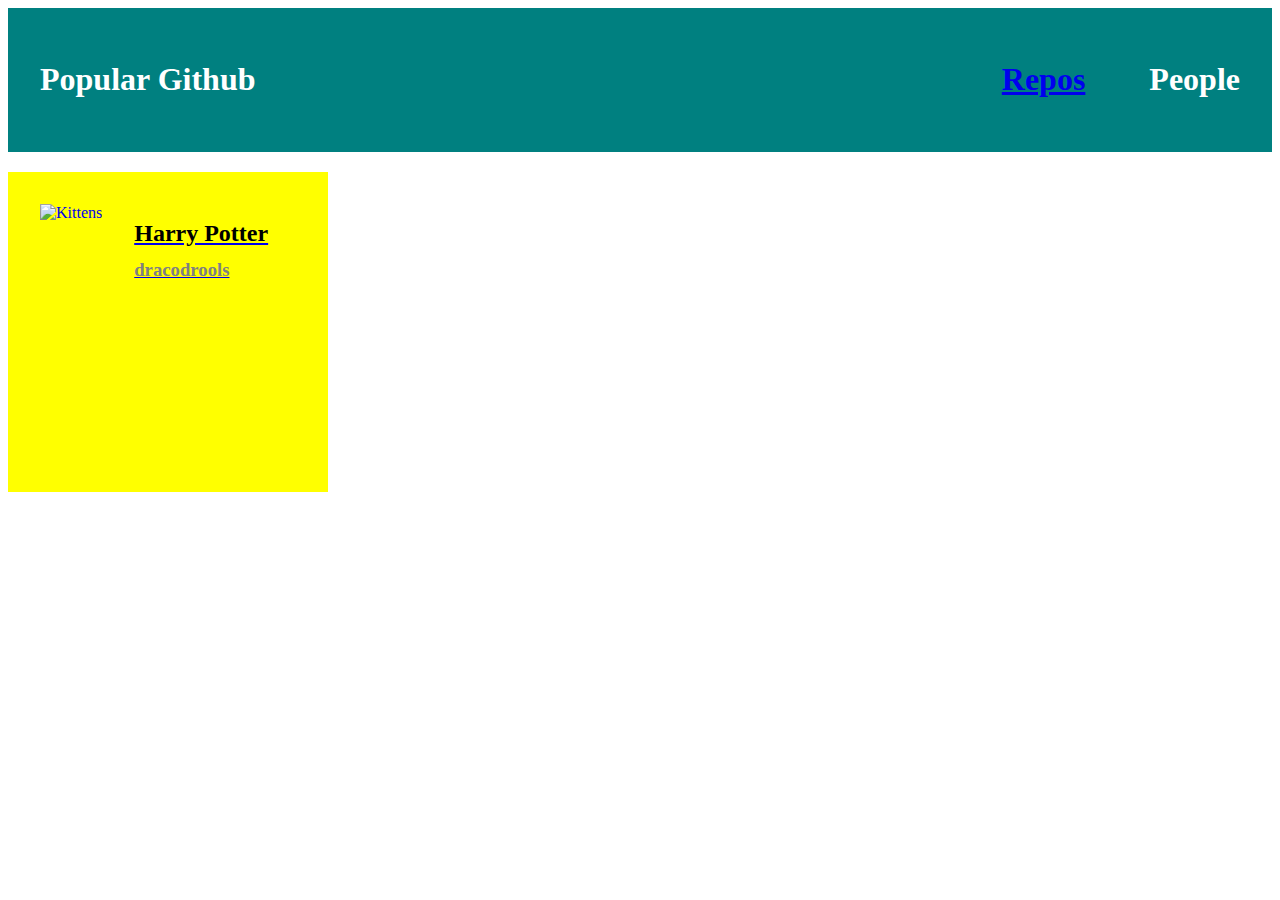
==== index.html @ 4ac8b293 "Starting Assignment" ====
<!DOCTYPE html>
<html>
  <head>
    <meta charset="utf-8">
    <title>Popular Github Users</title>

    <link rel="stylesheet" href="./style.css">
  </head>
  <body>
    <div class="navbar">
    <nav class="navbar">
      <h1 class="navbar_title">Popular Github</h1>
      <h1 class="navbar_people">People <a href= "#"></h1>
      <h1 class="navbar_repos">Repos <a href= "#"></h1>

    </nav>
  </div>
  <div class="profile_popularusers">
    <img src="http://placekitten.com/100/100" alt="Kittens" class="post__author-photo">
    <div class="profile_user">
      <h2 class="human_name">Harry Potter</h2>
      <h3 class="user_name">dracodrools</h3>
</div>
  </body>
</html>
---- style.css ----
content{
  margin: 0;
}
.navbar {
  display: block;
  background: teal;
  overflow:auto;
  color: white;
}

.navbar_title {
  float: left;
  padding: 2rem;
}
.navbar_people {
  float: right;
  padding: 2rem;
}

.navbar_repos {
  float: right;
  padding: 2rem;
}
.profile_popularusers {
  background: yellow;
  width: 20rem;
  height: 20rem;
}

.post__author-photo {
  height: 5em;
  float: left;
  padding: 2rem;
}

.human_name {
  color: black;
  display: inline block;
  padding-top: 3rem;
}

.user_name {
  color: gray;
  margin: -.5rem;
}
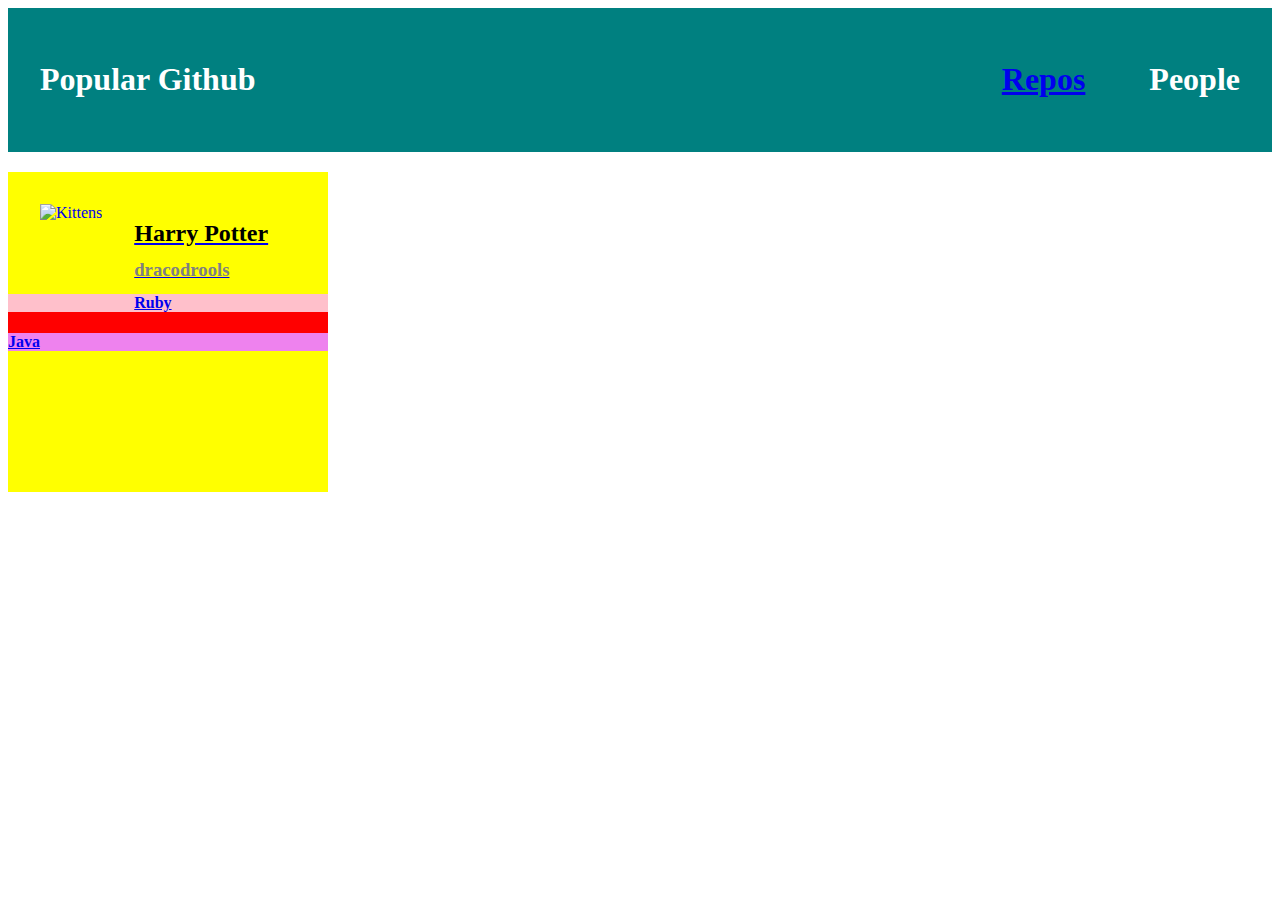
==== commit 41996dbd: "add code repository for users" ====
--- a/index.html
+++ b/index.html
@@ -20,6 +20,10 @@
     <div class="profile_user">
       <h2 class="human_name">Harry Potter</h2>
       <h3 class="user_name">dracodrools</h3>
+  <div class="code_repositories">
+      <h4 class="code_repo">Ruby</h4>
+      <h4 class="code_repo_secondary">Java</h4>
+
 </div>
   </body>
 </html>
--- a/style.css
+++ b/style.css
@@ -43,3 +43,15 @@
   color: gray;
   margin: -.5rem;
 }
+
+.code_repositories {
+  background: red;
+}
+
+.code_repo {
+  background: pink;
+}
+
+.code_repo_secondary {
+  background: violet;
+}
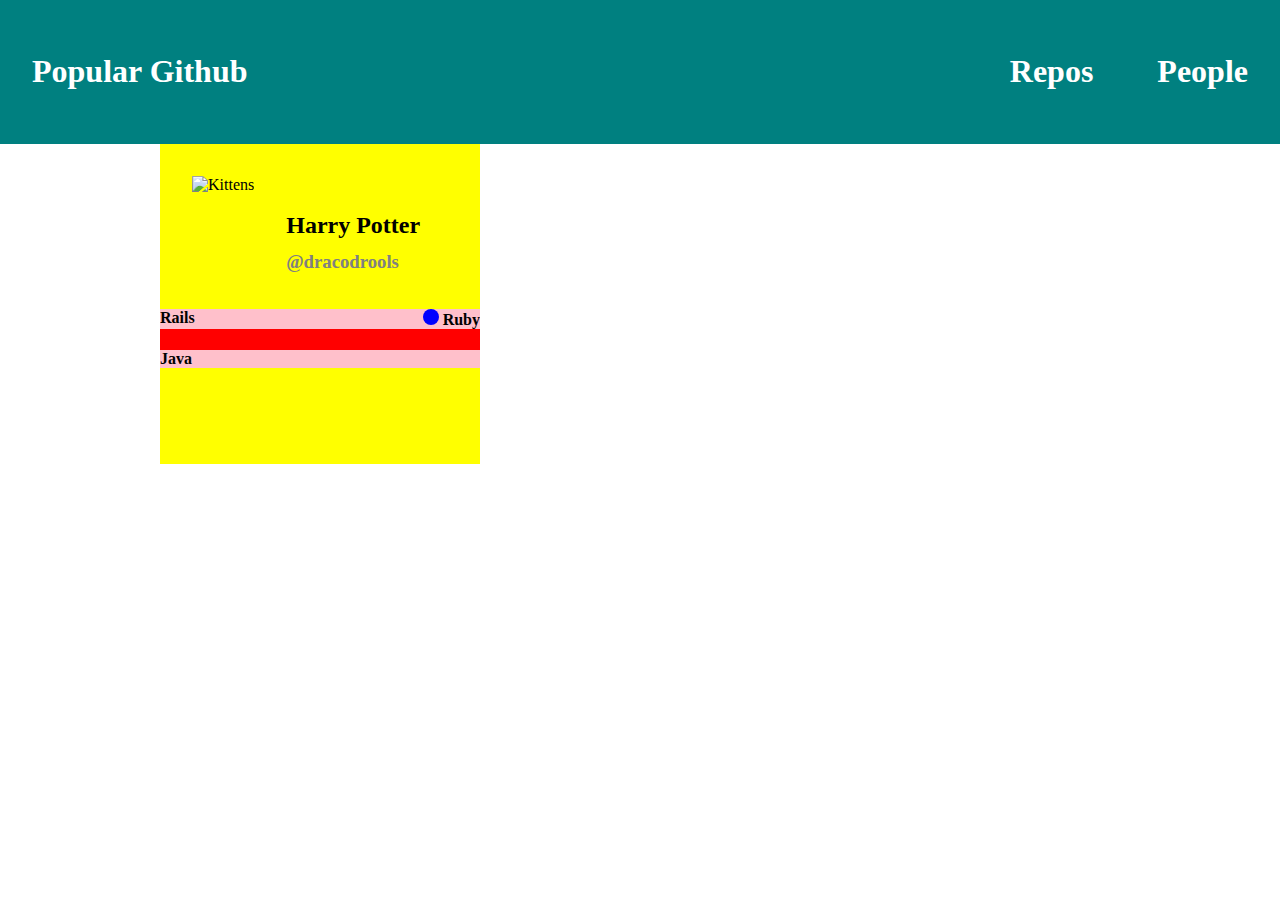
==== commit 1396b04b: "update css properties and center content" ====
--- a/index.html
+++ b/index.html
@@ -1,29 +1,42 @@
 <!DOCTYPE html>
 <html>
-  <head>
-    <meta charset="utf-8">
-    <title>Popular Github Users</title>
 
-    <link rel="stylesheet" href="./style.css">
-  </head>
-  <body>
-    <div class="navbar">
+<head>
+  <meta charset="utf-8">
+  <title>Popular Github Users</title>
+
+  <link rel="stylesheet" href="./style.css">
+</head>
+
+<body>
+  <div class="navbar">
     <nav class="navbar">
-      <h1 class="navbar_title">Popular Github</h1>
-      <h1 class="navbar_people">People <a href= "#"></h1>
-      <h1 class="navbar_repos">Repos <a href= "#"></h1>
-
+      <h1 class="navbar_title"> Popular Github <a href="#"> </a> </h1>
+      <h1 class="navbar_people"> People <a href= "#"> </a> </h1>
+      <h1 class="navbar_repos"> Repos <a href= "#"> </a> </h1>
     </nav>
   </div>
-  <div class="profile_popularusers">
-    <img src="http://placekitten.com/100/100" alt="Kittens" class="post__author-photo">
-    <div class="profile_user">
-      <h2 class="human_name">Harry Potter</h2>
-      <h3 class="user_name">dracodrools</h3>
-  <div class="code_repositories">
-      <h4 class="code_repo">Ruby</h4>
-      <h4 class="code_repo_secondary">Java</h4>
 
-</div>
-  </body>
+
+  <div class="container">
+    <div class="profile_popularusers">
+      <div class="profile_user">
+        <img src="http://placekitten.com/100/100" alt="Kittens" class="post__author-photo">
+        <h2 class="human_name">Harry Potter</h2>
+        <h3 class="user_name">@dracodrools</h3>
+      </div>
+      <div class="code_repositories">
+        <h4 class="code_repo">
+          <span class="coderepoleft">Rails</span>
+          <span class="codereporight">
+            <span class="dot"></span>
+            Ruby
+          </span>
+        </h4>
+        <h4 class="code_repo">Java</h4>
+      </div>
+    </div>
+  </div>
+</body>
+
 </html>
--- a/style.css
+++ b/style.css
@@ -1,17 +1,33 @@
-content{
+html {
+  box-sizing: border-box;
+}
+
+*, *::before, *::after; {
+  box-sizing: borderbox;
+}
+
+body{
   margin: 0;
 }
+
+.container {
+  max-width: 60rem;
+  margin: auto;
+}
+
 .navbar {
   display: block;
   background: teal;
   overflow:auto;
   color: white;
+
 }
 
 .navbar_title {
   float: left;
   padding: 2rem;
 }
+
 .navbar_people {
   float: right;
   padding: 2rem;
@@ -21,10 +37,15 @@
   float: right;
   padding: 2rem;
 }
+
 .profile_popularusers {
   background: yellow;
   width: 20rem;
   height: 20rem;
+}
+
+.profile_user {
+  overflow:auto;
 }
 
 .post__author-photo {
@@ -50,8 +71,21 @@
 
 .code_repo {
   background: pink;
+  overflow: auto;
 }
 
-.code_repo_secondary {
-  background: violet;
+.codereporight {
+  float: right;
 }
+
+.coderepoleft {
+  float: left;
+}
+
+.dot {
+  display: inline-block;
+  background: blue;
+  width: 1em;
+  height: 1em;
+  border-radius: 50%;
+}
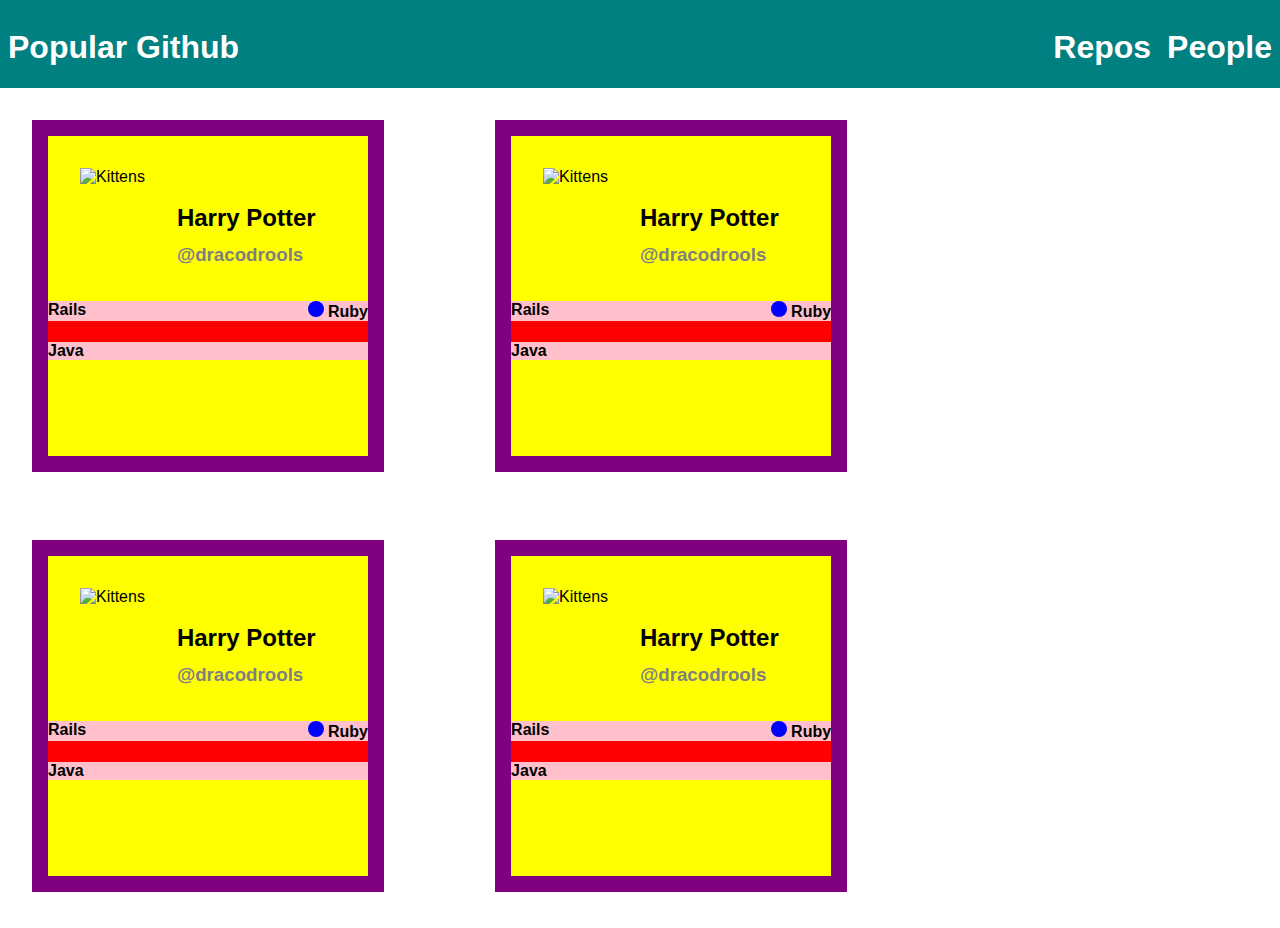
==== commit 89c703ef: "edit css to allow for box sizing" ====
--- a/index.html
+++ b/index.html
@@ -37,6 +37,75 @@
       </div>
     </div>
   </div>
+
+  <div class="container">
+    <div class="profile_popularusers">
+      <div class="profile_user">
+        <img src="http://placekitten.com/100/100" alt="Kittens" class="post__author-photo">
+        <h2 class="human_name">Harry Potter</h2>
+        <h3 class="user_name">@dracodrools</h3>
+      </div>
+      <div class="code_repositories">
+        <h4 class="code_repo">
+          <span class="coderepoleft">Rails</span>
+          <span class="codereporight">
+            <span class="dot"></span>
+            Ruby
+          </span>
+        </h4>
+        <h4 class="code_repo">Java</h4>
+      </div>
+    </div>
+  </div>
+
+  <div class="container">
+    <div class="profile_popularusers">
+      <div class="profile_user">
+        <img src="http://placekitten.com/100/100" alt="Kittens" class="post__author-photo">
+        <h2 class="human_name">Harry Potter</h2>
+        <h3 class="user_name">@dracodrools</h3>
+      </div>
+      <div class="code_repositories">
+        <h4 class="code_repo">
+          <span class="coderepoleft">Rails</span>
+          <span class="codereporight">
+            <span class="dot"></span>
+            Ruby
+          </span>
+        </h4>
+        <h4 class="code_repo">Java</h4>
+      </div>
+    </div>
+  </div>
+
+  <div class="container">
+    <div class="profile_popularusers">
+      <div class="profile_user">
+        <img src="http://placekitten.com/100/100" alt="Kittens" class="post__author-photo">
+        <h2 class="human_name">Harry Potter</h2>
+        <h3 class="user_name">@dracodrools</h3>
+      </div>
+      <div class="code_repositories">
+        <h4 class="code_repo">
+          <span class="coderepoleft">Rails</span>
+          <span class="codereporight">
+            <span class="dot"></span>
+            Ruby
+          </span>
+        </h4>
+        <h4 class="code_repo">Java</h4>
+      </div>
+    </div>
+  </div>
+
+
+
+
+
+
+
+
+
 </body>
 
 </html>
--- a/style.css
+++ b/style.css
@@ -1,47 +1,54 @@
-html {
-  box-sizing: border-box;
-}
-
-*, *::before, *::after; {
-  box-sizing: borderbox;
-}
 
 body{
   margin: 0;
+  font-family: sans-serif;
+}
+
+* {
+  box-sizing: borderbox;
 }
 
 .container {
   max-width: 60rem;
   margin: auto;
+  padding: 1rem;
+  margin: 1em;
+  display: inline-block;
+  width: calc(100% / 3 - 1rem - 1rem);
 }
 
 .navbar {
   display: block;
   background: teal;
+  color: white;
   overflow:auto;
-  color: white;
-
 }
 
 .navbar_title {
   float: left;
-  padding: 2rem;
+  padding-top: .5rem;
+  padding-left: .5rem;
 }
 
 .navbar_people {
   float: right;
-  padding: 2rem;
+  padding-top: .5rem;
+  padding-right: .5rem;
+  padding-left: .5rem;
 }
 
 .navbar_repos {
   float: right;
-  padding: 2rem;
+  padding-top: .5rem;
+  padding-right: .5rem;
 }
 
 .profile_popularusers {
   background: yellow;
+  border: 1em solid purple;
   width: 20rem;
   height: 20rem;
+  float: left;
 }
 
 .profile_user {
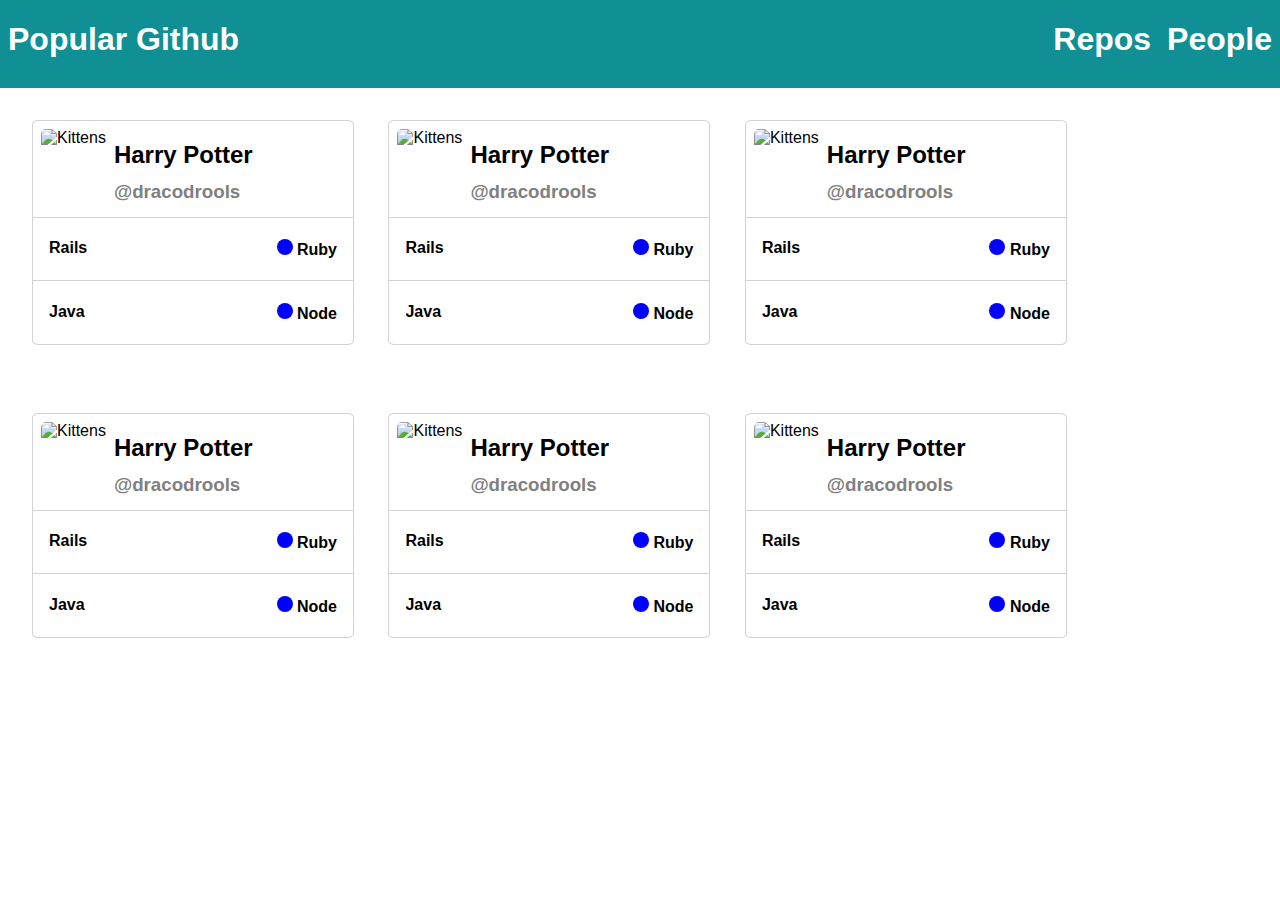
==== commit 422bc7b8: "fix grid and match format to example" ====
--- a/index.html
+++ b/index.html
@@ -17,94 +17,185 @@
     </nav>
   </div>
 
-
-  <div class="container">
-    <div class="profile_popularusers">
-      <div class="profile_user">
-        <img src="http://placekitten.com/100/100" alt="Kittens" class="post__author-photo">
-        <h2 class="human_name">Harry Potter</h2>
-        <h3 class="user_name">@dracodrools</h3>
-      </div>
-      <div class="code_repositories">
-        <h4 class="code_repo">
-          <span class="coderepoleft">Rails</span>
-          <span class="codereporight">
-            <span class="dot"></span>
-            Ruby
-          </span>
-        </h4>
-        <h4 class="code_repo">Java</h4>
-      </div>
-    </div>
-  </div>
-
-  <div class="container">
-    <div class="profile_popularusers">
-      <div class="profile_user">
-        <img src="http://placekitten.com/100/100" alt="Kittens" class="post__author-photo">
-        <h2 class="human_name">Harry Potter</h2>
-        <h3 class="user_name">@dracodrools</h3>
-      </div>
-      <div class="code_repositories">
-        <h4 class="code_repo">
-          <span class="coderepoleft">Rails</span>
-          <span class="codereporight">
-            <span class="dot"></span>
-            Ruby
-          </span>
-        </h4>
-        <h4 class="code_repo">Java</h4>
-      </div>
-    </div>
-  </div>
-
-  <div class="container">
-    <div class="profile_popularusers">
-      <div class="profile_user">
-        <img src="http://placekitten.com/100/100" alt="Kittens" class="post__author-photo">
-        <h2 class="human_name">Harry Potter</h2>
-        <h3 class="user_name">@dracodrools</h3>
-      </div>
-      <div class="code_repositories">
-        <h4 class="code_repo">
-          <span class="coderepoleft">Rails</span>
-          <span class="codereporight">
-            <span class="dot"></span>
-            Ruby
-          </span>
-        </h4>
-        <h4 class="code_repo">Java</h4>
-      </div>
-    </div>
-  </div>
-
-  <div class="container">
-    <div class="profile_popularusers">
-      <div class="profile_user">
-        <img src="http://placekitten.com/100/100" alt="Kittens" class="post__author-photo">
-        <h2 class="human_name">Harry Potter</h2>
-        <h3 class="user_name">@dracodrools</h3>
-      </div>
-      <div class="code_repositories">
-        <h4 class="code_repo">
-          <span class="coderepoleft">Rails</span>
-          <span class="codereporight">
-            <span class="dot"></span>
-            Ruby
-          </span>
-        </h4>
-        <h4 class="code_repo">Java</h4>
-      </div>
-    </div>
-  </div>
-
-
-
-
-
-
-
-
+  <div class="container">
+    <div class="profile_popularusers">
+      <div class="profile_user">
+        <img src="http://placekitten.com/100/100" alt="Kittens" class="post__author-photo">
+        <h2 class="human_name">Harry Potter</h2>
+        <h3 class="user_name">@dracodrools</h3>
+      </div>
+      <div class="code_repositories">
+        <div class="codeone">
+        <h4 class="code_repo">
+          <span class="coderepoleft">Rails</span>
+          <span class="codereporight">
+            <span class="dot"></span>
+            Ruby
+          </span>
+        </h4>
+      </div>
+    <h4 class="code_repo">
+    <div class="codetwo">
+        <span class="coderepoleft">Java</span>
+        <span class="codereporight">
+          <span class="dot"></span>
+        Node </span>
+    </h4>
+    </div>
+  </div>
+      </div>
+    </div>
+  </div>
+
+  <div class="container">
+    <div class="profile_popularusers">
+      <div class="profile_user">
+        <img src="http://placekitten.com/100/100" alt="Kittens" class="post__author-photo">
+        <h2 class="human_name">Harry Potter</h2>
+        <h3 class="user_name">@dracodrools</h3>
+      </div>
+      <div class="code_repositories">
+        <div class="codeone">
+        <h4 class="code_repo">
+          <span class="coderepoleft">Rails</span>
+          <span class="codereporight">
+            <span class="dot"></span>
+            Ruby
+          </span>
+        </h4>
+      </div>
+    <h4 class="code_repo">
+    <div class="codetwo">
+        <span class="coderepoleft">Java</span>
+        <span class="codereporight">
+          <span class="dot"></span>
+        Node </span>
+    </h4>
+    </div>
+  </div>
+      </div>
+    </div>
+  </div>
+
+  <div class="container">
+    <div class="profile_popularusers">
+      <div class="profile_user">
+        <img src="http://placekitten.com/100/100" alt="Kittens" class="post__author-photo">
+        <h2 class="human_name">Harry Potter</h2>
+        <h3 class="user_name">@dracodrools</h3>
+      </div>
+      <div class="code_repositories">
+        <div class="codeone">
+        <h4 class="code_repo">
+          <span class="coderepoleft">Rails</span>
+          <span class="codereporight">
+            <span class="dot"></span>
+            Ruby
+          </span>
+        </h4>
+      </div>
+    <h4 class="code_repo">
+    <div class="codetwo">
+        <span class="coderepoleft">Java</span>
+        <span class="codereporight">
+          <span class="dot"></span>
+        Node </span>
+    </h4>
+    </div>
+  </div>
+      </div>
+    </div>
+  </div>
+
+  <div class="container">
+    <div class="profile_popularusers">
+      <div class="profile_user">
+        <img src="http://placekitten.com/100/100" alt="Kittens" class="post__author-photo">
+        <h2 class="human_name">Harry Potter</h2>
+        <h3 class="user_name">@dracodrools</h3>
+      </div>
+      <div class="code_repositories">
+        <div class="codeone">
+        <h4 class="code_repo">
+          <span class="coderepoleft">Rails</span>
+          <span class="codereporight">
+            <span class="dot"></span>
+            Ruby
+          </span>
+        </h4>
+      </div>
+    <h4 class="code_repo">
+    <div class="codetwo">
+        <span class="coderepoleft">Java</span>
+        <span class="codereporight">
+          <span class="dot"></span>
+        Node </span>
+    </h4>
+    </div>
+  </div>
+      </div>
+    </div>
+  </div>
+
+  <div class="container">
+    <div class="profile_popularusers">
+      <div class="profile_user">
+        <img src="http://placekitten.com/100/100" alt="Kittens" class="post__author-photo">
+        <h2 class="human_name">Harry Potter</h2>
+        <h3 class="user_name">@dracodrools</h3>
+      </div>
+      <div class="code_repositories">
+        <div class="codeone">
+        <h4 class="code_repo">
+          <span class="coderepoleft">Rails</span>
+          <span class="codereporight">
+            <span class="dot"></span>
+            Ruby
+          </span>
+        </h4>
+      </div>
+    <h4 class="code_repo">
+    <div class="codetwo">
+        <span class="coderepoleft">Java</span>
+        <span class="codereporight">
+          <span class="dot"></span>
+        Node </span>
+    </h4>
+    </div>
+  </div>
+      </div>
+    </div>
+  </div>
+
+  <div class="container">
+    <div class="profile_popularusers">
+      <div class="profile_user">
+        <img src="http://placekitten.com/100/100" alt="Kittens" class="post__author-photo">
+        <h2 class="human_name">Harry Potter</h2>
+        <h3 class="user_name">@dracodrools</h3>
+      </div>
+      <div class="code_repositories">
+        <div class="codeone">
+        <h4 class="code_repo">
+          <span class="coderepoleft">Rails</span>
+          <span class="codereporight">
+            <span class="dot"></span>
+            Ruby
+          </span>
+        </h4>
+      </div>
+    <h4 class="code_repo">
+    <div class="codetwo">
+        <span class="coderepoleft">Java</span>
+        <span class="codereporight">
+          <span class="dot"></span>
+        Node </span>
+    </h4>
+    </div>
+  </div>
+      </div>
+    </div>
+  </div>
 
 </body>
 
--- a/style.css
+++ b/style.css
@@ -2,53 +2,52 @@
 body{
   margin: 0;
   font-family: sans-serif;
+  font-size: 1em;
 }
 
 * {
   box-sizing: borderbox;
 }
 
-.container {
-  max-width: 60rem;
-  margin: auto;
-  padding: 1rem;
-  margin: 1em;
-  display: inline-block;
-  width: calc(100% / 3 - 1rem - 1rem);
-}
-
 .navbar {
-  display: block;
-  background: teal;
+  background: #109094;
   color: white;
   overflow:auto;
 }
 
 .navbar_title {
   float: left;
-  padding-top: .5rem;
+  padding-bottom: .5rem;
   padding-left: .5rem;
 }
 
 .navbar_people {
   float: right;
-  padding-top: .5rem;
+  padding-bottom: .5rem;
   padding-right: .5rem;
   padding-left: .5rem;
 }
 
 .navbar_repos {
   float: right;
-  padding-top: .5rem;
+  padding-bottom: .5rem;
   padding-right: .5rem;
 }
 
 .profile_popularusers {
-  background: yellow;
-  border: 1em solid purple;
   width: 20rem;
-  height: 20rem;
   float: left;
+  border: .1em solid lightgrey;
+  border-radius:2%;
+}
+
+.container {
+  max-width: 60rem;
+  margin: 0 auto;
+  padding: 1rem;
+  margin: 1rem;
+  display: inline-block;
+  width: calc(100% / 4 - 1rem - 1rem);
 }
 
 .profile_user {
@@ -58,13 +57,14 @@
 .post__author-photo {
   height: 5em;
   float: left;
-  padding: 2rem;
+  padding: .5rem;
+  border-radius: 15%;
 }
 
 .human_name {
   color: black;
   display: inline block;
-  padding-top: 3rem;
+  padding-top: -1rem;
 }
 
 .user_name {
@@ -72,21 +72,33 @@
   margin: -.5rem;
 }
 
-.code_repositories {
-  background: red;
+.coderepositories {
+  float: left;
+  margin: 1em;
 }
 
 .code_repo {
-  background: pink;
   overflow: auto;
 }
 
 .codereporight {
   float: right;
+  padding-right: 1em;
 }
 
 .coderepoleft {
   float: left;
+  padding-left: 1em;
+  border: .4 solid lightgrey;
+}
+
+.codetwo {
+  border: .5 solid lightgray;
+}
+
+.codeone {
+border-top: .1em solid lightgrey;
+border-bottom: .1em solid lightgrey;
 }
 
 .dot {
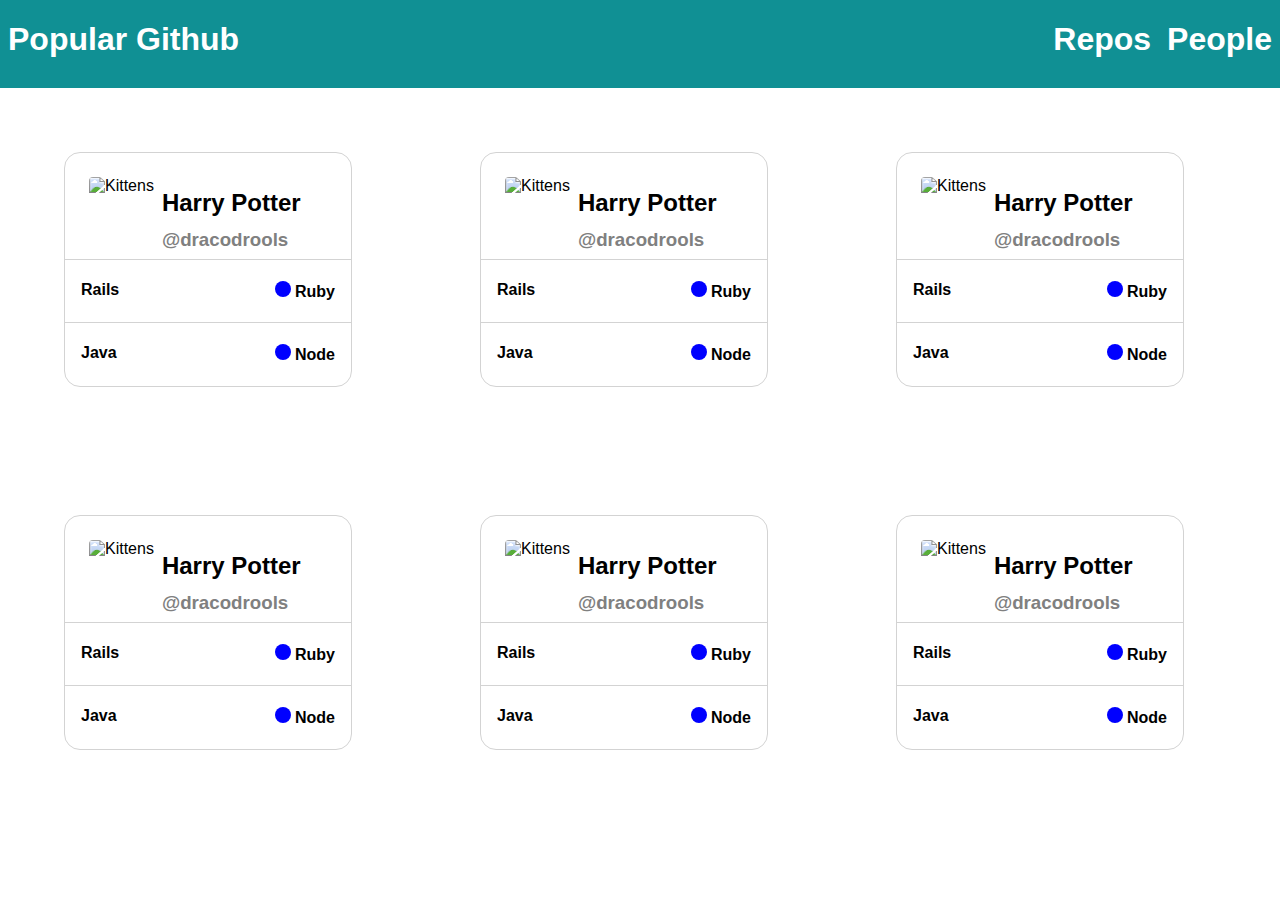
==== commit 387bcd29: "update code per suggestions and fix broken css" ====
--- a/index.html
+++ b/index.html
@@ -26,176 +26,161 @@
       </div>
       <div class="code_repositories">
         <div class="codeone">
-        <h4 class="code_repo">
+          <h4 class="code_repo">
           <span class="coderepoleft">Rails</span>
           <span class="codereporight">
             <span class="dot"></span>
             Ruby
           </span>
         </h4>
-      </div>
-    <h4 class="code_repo">
+        </div>
+        <h4 class="code_repo">
     <div class="codetwo">
         <span class="coderepoleft">Java</span>
         <span class="codereporight">
           <span class="dot"></span>
         Node </span>
     </h4>
-    </div>
-  </div>
       </div>
     </div>
   </div>
 
-  <div class="container">
-    <div class="profile_popularusers">
-      <div class="profile_user">
-        <img src="http://placekitten.com/100/100" alt="Kittens" class="post__author-photo">
-        <h2 class="human_name">Harry Potter</h2>
-        <h3 class="user_name">@dracodrools</h3>
-      </div>
-      <div class="code_repositories">
-        <div class="codeone">
+  <div class="profile_popularusers">
+    <div class="profile_user">
+      <img src="http://placekitten.com/100/100" alt="Kittens" class="post__author-photo">
+      <h2 class="human_name">Harry Potter</h2>
+      <h3 class="user_name">@dracodrools</h3>
+    </div>
+    <div class="code_repositories">
+      <div class="codeone">
         <h4 class="code_repo">
-          <span class="coderepoleft">Rails</span>
-          <span class="codereporight">
-            <span class="dot"></span>
-            Ruby
-          </span>
-        </h4>
-      </div>
-    <h4 class="code_repo">
-    <div class="codetwo">
-        <span class="coderepoleft">Java</span>
+        <span class="coderepoleft">Rails</span>
         <span class="codereporight">
           <span class="dot"></span>
-        Node </span>
-    </h4>
+          Ruby
+        </span>
+      </h4>
+      </div>
+      <h4 class="code_repo">
+  <div class="codetwo">
+      <span class="coderepoleft">Java</span>
+      <span class="codereporight">
+        <span class="dot"></span>
+      Node </span>
+  </h4>
     </div>
   </div>
+  </div>
+
+  <div class="profile_popularusers">
+    <div class="profile_user">
+      <img src="http://placekitten.com/100/100" alt="Kittens" class="post__author-photo">
+      <h2 class="human_name">Harry Potter</h2>
+      <h3 class="user_name">@dracodrools</h3>
+    </div>
+    <div class="code_repositories">
+      <div class="codeone">
+        <h4 class="code_repo">
+      <span class="coderepoleft">Rails</span>
+      <span class="codereporight">
+        <span class="dot"></span>
+        Ruby
+      </span>
+    </h4>
       </div>
+      <h4 class="code_repo">
+<div class="codetwo">
+    <span class="coderepoleft">Java</span>
+    <span class="codereporight">
+      <span class="dot"></span>
+    Node </span>
+</h4>
     </div>
   </div>
+  </div>
 
-  <div class="container">
-    <div class="profile_popularusers">
-      <div class="profile_user">
-        <img src="http://placekitten.com/100/100" alt="Kittens" class="post__author-photo">
-        <h2 class="human_name">Harry Potter</h2>
-        <h3 class="user_name">@dracodrools</h3>
+  <div class="profile_popularusers">
+    <div class="profile_user">
+      <img src="http://placekitten.com/100/100" alt="Kittens" class="post__author-photo">
+      <h2 class="human_name">Harry Potter</h2>
+      <h3 class="user_name">@dracodrools</h3>
+    </div>
+    <div class="code_repositories">
+      <div class="codeone">
+        <h4 class="code_repo">
+      <span class="coderepoleft">Rails</span>
+      <span class="codereporight">
+        <span class="dot"></span>
+        Ruby
+      </span>
+    </h4>
       </div>
-      <div class="code_repositories">
-        <div class="codeone">
-        <h4 class="code_repo">
-          <span class="coderepoleft">Rails</span>
-          <span class="codereporight">
-            <span class="dot"></span>
-            Ruby
-          </span>
-        </h4>
-      </div>
-    <h4 class="code_repo">
-    <div class="codetwo">
-        <span class="coderepoleft">Java</span>
-        <span class="codereporight">
-          <span class="dot"></span>
-        Node </span>
-    </h4>
+      <h4 class="code_repo">
+<div class="codetwo">
+    <span class="coderepoleft">Java</span>
+    <span class="codereporight">
+      <span class="dot"></span>
+    Node </span>
+</h4>
     </div>
   </div>
+  </div>
+
+  <div class="profile_popularusers">
+    <div class="profile_user">
+      <img src="http://placekitten.com/100/100" alt="Kittens" class="post__author-photo">
+      <h2 class="human_name">Harry Potter</h2>
+      <h3 class="user_name">@dracodrools</h3>
+    </div>
+    <div class="code_repositories">
+      <div class="codeone">
+        <h4 class="code_repo">
+      <span class="coderepoleft">Rails</span>
+      <span class="codereporight">
+        <span class="dot"></span>
+        Ruby
+      </span>
+    </h4>
       </div>
+      <h4 class="code_repo">
+<div class="codetwo">
+    <span class="coderepoleft">Java</span>
+    <span class="codereporight">
+      <span class="dot"></span>
+    Node </span>
+</h4>
     </div>
   </div>
+  </div>
 
-  <div class="container">
-    <div class="profile_popularusers">
-      <div class="profile_user">
-        <img src="http://placekitten.com/100/100" alt="Kittens" class="post__author-photo">
-        <h2 class="human_name">Harry Potter</h2>
-        <h3 class="user_name">@dracodrools</h3>
+  <div class="profile_popularusers">
+    <div class="profile_user">
+      <img src="http://placekitten.com/100/100" alt="Kittens" class="post__author-photo">
+      <h2 class="human_name">Harry Potter</h2>
+      <h3 class="user_name">@dracodrools</h3>
+    </div>
+    <div class="code_repositories">
+      <div class="codeone">
+        <h4 class="code_repo">
+      <span class="coderepoleft">Rails</span>
+      <span class="codereporight">
+        <span class="dot"></span>
+        Ruby
+      </span>
+    </h4>
       </div>
-      <div class="code_repositories">
-        <div class="codeone">
-        <h4 class="code_repo">
-          <span class="coderepoleft">Rails</span>
-          <span class="codereporight">
-            <span class="dot"></span>
-            Ruby
-          </span>
-        </h4>
-      </div>
-    <h4 class="code_repo">
-    <div class="codetwo">
-        <span class="coderepoleft">Java</span>
-        <span class="codereporight">
-          <span class="dot"></span>
-        Node </span>
-    </h4>
+      <h4 class="code_repo">
+<div class="codetwo">
+    <span class="coderepoleft">Java</span>
+    <span class="codereporight">
+      <span class="dot"></span>
+    Node </span>
+</h4>
     </div>
   </div>
-      </div>
-    </div>
   </div>
 
-  <div class="container">
-    <div class="profile_popularusers">
-      <div class="profile_user">
-        <img src="http://placekitten.com/100/100" alt="Kittens" class="post__author-photo">
-        <h2 class="human_name">Harry Potter</h2>
-        <h3 class="user_name">@dracodrools</h3>
-      </div>
-      <div class="code_repositories">
-        <div class="codeone">
-        <h4 class="code_repo">
-          <span class="coderepoleft">Rails</span>
-          <span class="codereporight">
-            <span class="dot"></span>
-            Ruby
-          </span>
-        </h4>
-      </div>
-    <h4 class="code_repo">
-    <div class="codetwo">
-        <span class="coderepoleft">Java</span>
-        <span class="codereporight">
-          <span class="dot"></span>
-        Node </span>
-    </h4>
-    </div>
-  </div>
-      </div>
-    </div>
-  </div>
-
-  <div class="container">
-    <div class="profile_popularusers">
-      <div class="profile_user">
-        <img src="http://placekitten.com/100/100" alt="Kittens" class="post__author-photo">
-        <h2 class="human_name">Harry Potter</h2>
-        <h3 class="user_name">@dracodrools</h3>
-      </div>
-      <div class="code_repositories">
-        <div class="codeone">
-        <h4 class="code_repo">
-          <span class="coderepoleft">Rails</span>
-          <span class="codereporight">
-            <span class="dot"></span>
-            Ruby
-          </span>
-        </h4>
-      </div>
-    <h4 class="code_repo">
-    <div class="codetwo">
-        <span class="coderepoleft">Java</span>
-        <span class="codereporight">
-          <span class="dot"></span>
-        Node </span>
-    </h4>
-    </div>
-  </div>
-      </div>
-    </div>
-  </div>
+</div>
 
 </body>
 
--- a/style.css
+++ b/style.css
@@ -6,7 +6,7 @@
 }
 
 * {
-  box-sizing: borderbox;
+  box-sizing: border-box;
 }
 
 .navbar {
@@ -34,24 +34,23 @@
   padding-right: .5rem;
 }
 
-.profile_popularusers {
-  width: 20rem;
-  float: left;
-  border: .1em solid lightgrey;
-  border-radius:2%;
+.container {
+  /*max-width: 60rem;
+  margin: auto;
+  overflow: auto;
+  max-height: 100vh;*/
 }
 
-.container {
-  max-width: 60rem;
-  margin: 0 auto;
-  padding: 1rem;
-  margin: 1rem;
-  display: inline-block;
+.profile_popularusers {
+  border: .1em solid lightgrey;
+  border-radius: 1rem;
   width: calc(100% / 4 - 1rem - 1rem);
+  margin: 4rem;
+  float: left;
 }
 
 .profile_user {
-  overflow:auto;
+  padding: 1rem;
 }
 
 .post__author-photo {
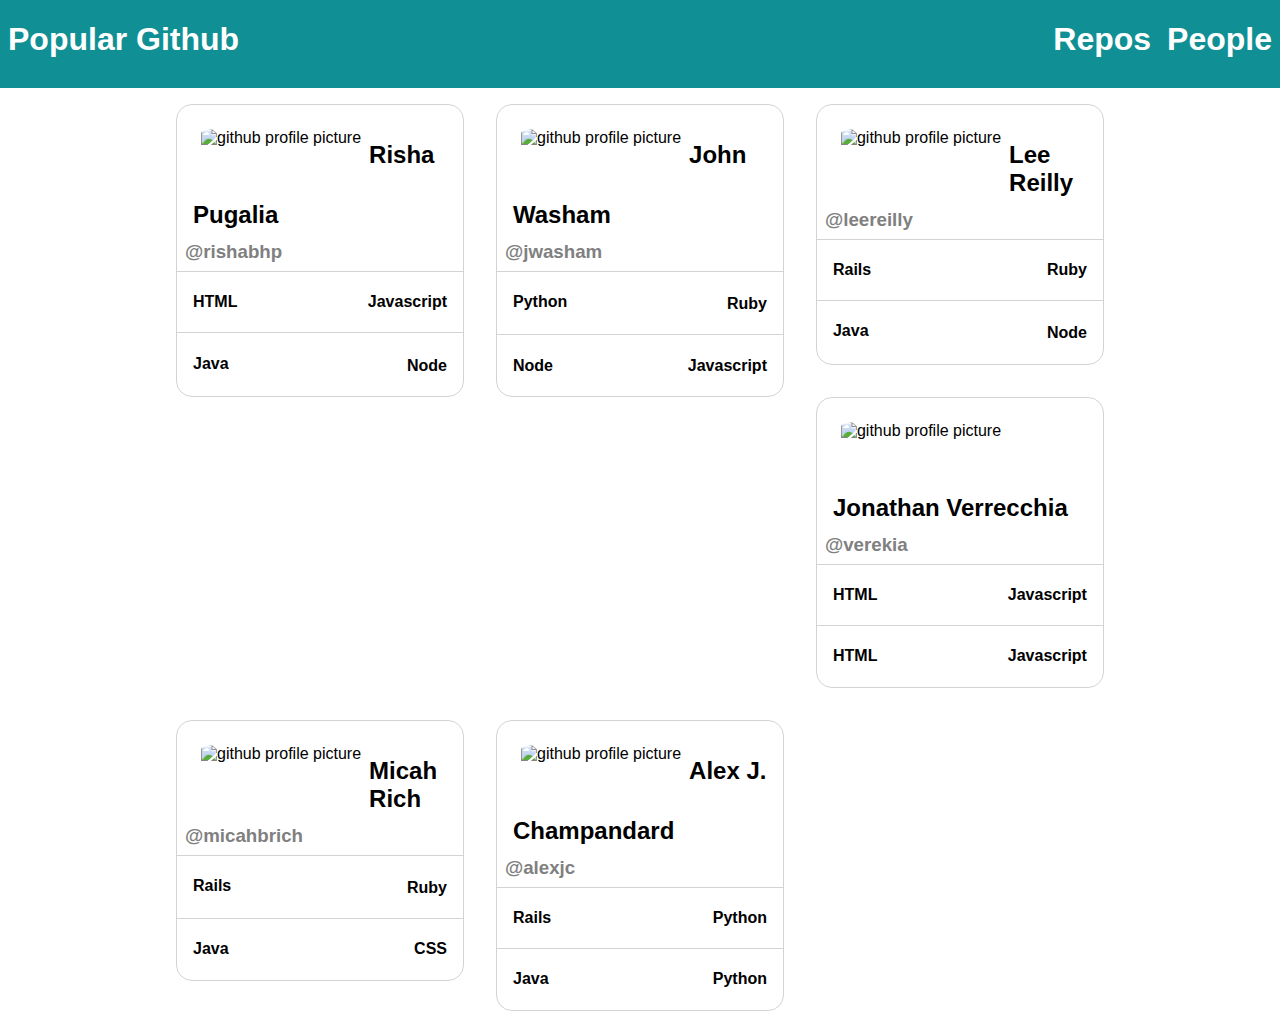
==== commit a81155ba: "add in fav github users" ====
--- a/index.html
+++ b/index.html
@@ -1,6 +1,6 @@
 <!DOCTYPE html>
 <html>
-
+<!-- // to do: add people from github /// -->
 <head>
   <meta charset="utf-8">
   <title>Popular Github Users</title>
@@ -20,167 +20,173 @@
   <div class="container">
     <div class="profile_popularusers">
       <div class="profile_user">
-        <img src="http://placekitten.com/100/100" alt="Kittens" class="post__author-photo">
-        <h2 class="human_name">Harry Potter</h2>
-        <h3 class="user_name">@dracodrools</h3>
+        <img src="https://avatars3.githubusercontent.com/u/933948?v=3&s=466" alt="github profile picture" class="post__author-photo">
+        <h2 class="human_name">Risha Pugalia</h2>
+        <h3 class="user_name">@rishabhp</h3>
       </div>
       <div class="code_repositories">
         <div class="codeone">
           <h4 class="code_repo">
-          <span class="coderepoleft">Rails</span>
-          <span class="codereporight">
-            <span class="dot"></span>
-            Ruby
-          </span>
-        </h4>
+            <span class="coderepoleft">HTML</span>
+            <span class="codereporight">
+              <span class="dot-javascript"></span>
+              Javascript
+            </span>
+          </h4>
         </div>
-        <h4 class="code_repo">
-    <div class="codetwo">
-        <span class="coderepoleft">Java</span>
-        <span class="codereporight">
-          <span class="dot"></span>
-        Node </span>
-    </h4>
+        <div class="codetwo">
+          <h4 class="code_repo">
+            <span class="coderepoleft">Java</span>
+            <span class="codereporight">
+              <span class="dot"></span>
+              Node
+            </span>
+          </h4>
+        </div>
       </div>
     </div>
+
+    <div class="profile_popularusers">
+      <div class="profile_user">
+        <img src="https://avatars0.githubusercontent.com/u/3771963?v=3&s=466" alt="github profile picture" class="post__author-photo">
+        <h2 class="human_name">John Washam</h2>
+        <h3 class="user_name">@jwasham</h3>
+      </div>
+      <div class="code_repositories">
+        <div class="codeone">
+          <h4 class="code_repo">
+            <span class="coderepoleft">Python</span>
+            <span class="codereporight">
+              <span class="dot"></span>
+              Ruby
+            </span>
+          </h4>
+        </div>
+        <div class="codetwo">
+          <h4 class="code_repo">
+            <span class="coderepoleft">Node</span>
+            <span class="codereporight">
+              <span class="dot-javascript"></span>
+              Javascript
+            </span>
+          </h4>
+        </div>
+      </div>
+    </div>
+
+    <div class="profile_popularusers">
+      <div class="profile_user">
+        <img src="https://avatars3.githubusercontent.com/u/121322?v=3&s=466" alt="github profile picture" class="post__author-photo">
+        <h2 class="human_name">Lee Reilly</h2>
+        <h3 class="user_name">@leereilly</h3>
+      </div>
+      <div class="code_repositories">
+        <div class="codeone">
+          <h4 class="code_repo">
+            <span class="coderepoleft">Rails</span>
+            <span class="codereporight">
+              <span class="dot-ruby"></span>
+              Ruby
+            </span>
+          </h4>
+        </div>
+        <div class="codetwo">
+          <h4 class="code_repo">
+            <span class="coderepoleft">Java</span>
+            <span class="codereporight">
+              <span class="dot"></span>
+              Node
+            </span>
+          </h4>
+        </div>
+      </div>
+    </div>
+
+    <div class="profile_popularusers">
+      <div class="profile_user">
+        <img src="https://avatars0.githubusercontent.com/u/522007?v=3&s=466" alt="github profile picture" class="post__author-photo">
+        <h2 class="human_name">Jonathan Verrecchia</h2>
+        <h3 class="user_name">@verekia</h3>
+      </div>
+      <div class="code_repositories">
+        <div class="codeone">
+          <h4 class="code_repo">
+            <span class="coderepoleft">HTML</span>
+            <span class="codereporight">
+              <span class="dot-javascript"></span>
+              Javascript
+            </span>
+          </h4>
+        </div>
+        <div class="codetwo">
+          <h4 class="code_repo">
+            <span class="coderepoleft">HTML</span>
+            <span class="codereporight">
+              <span class="dot-javascript"></span>
+              Javascript
+            </span>
+          </h4>
+        </div>
+      </div>
+    </div>
+
+    <div class="profile_popularusers">
+      <div class="profile_user">
+        <img src="https://avatars3.githubusercontent.com/u/25366?v=3&s=466" alt="github profile picture" class="post__author-photo">
+        <h2 class="human_name">Micah Rich</h2>
+        <h3 class="user_name">@micahbrich</h3>
+      </div>
+      <div class="code_repositories">
+        <div class="codeone">
+          <h4 class="code_repo">
+            <span class="coderepoleft">Rails</span>
+            <span class="codereporight">
+              <span class="dot"></span>
+              Ruby
+            </span>
+          </h4>
+        </div>
+        <div class="codetwo">
+          <h4 class="code_repo">
+            <span class="coderepoleft">Java</span>
+            <span class="codereporight">
+              <span class="dot-css"></span>
+              CSS
+            </span>
+          </h4>
+        </div>
+      </div>
+    </div>
+
+    <div class="profile_popularusers">
+      <div class="profile_user">
+        <img src="https://avatars2.githubusercontent.com/u/445208?v=3&s=466" alt="github profile picture" class="post__author-photo">
+        <h2 class="human_name">Alex J. Champandard</h2>
+        <h3 class="user_name">@alexjc</h3>
+      </div>
+      <div class="code_repositories">
+        <div class="codeone">
+          <h4 class="code_repo">
+            <span class="coderepoleft">Rails</span>
+            <span class="codereporight">
+              <span class="dot-python"></span>
+              Python
+            </span>
+          </h4>
+        </div>
+        <div class="codetwo">
+          <h4 class="code_repo">
+            <span class="coderepoleft">Java</span>
+            <span class="codereporight">
+              <span class="dot-python"></span>
+              Python
+            </span>
+          </h4>
+        </div>
+      </div>
+    </div>
+
   </div>
-
-  <div class="profile_popularusers">
-    <div class="profile_user">
-      <img src="http://placekitten.com/100/100" alt="Kittens" class="post__author-photo">
-      <h2 class="human_name">Harry Potter</h2>
-      <h3 class="user_name">@dracodrools</h3>
-    </div>
-    <div class="code_repositories">
-      <div class="codeone">
-        <h4 class="code_repo">
-        <span class="coderepoleft">Rails</span>
-        <span class="codereporight">
-          <span class="dot"></span>
-          Ruby
-        </span>
-      </h4>
-      </div>
-      <h4 class="code_repo">
-  <div class="codetwo">
-      <span class="coderepoleft">Java</span>
-      <span class="codereporight">
-        <span class="dot"></span>
-      Node </span>
-  </h4>
-    </div>
-  </div>
-  </div>
-
-  <div class="profile_popularusers">
-    <div class="profile_user">
-      <img src="http://placekitten.com/100/100" alt="Kittens" class="post__author-photo">
-      <h2 class="human_name">Harry Potter</h2>
-      <h3 class="user_name">@dracodrools</h3>
-    </div>
-    <div class="code_repositories">
-      <div class="codeone">
-        <h4 class="code_repo">
-      <span class="coderepoleft">Rails</span>
-      <span class="codereporight">
-        <span class="dot"></span>
-        Ruby
-      </span>
-    </h4>
-      </div>
-      <h4 class="code_repo">
-<div class="codetwo">
-    <span class="coderepoleft">Java</span>
-    <span class="codereporight">
-      <span class="dot"></span>
-    Node </span>
-</h4>
-    </div>
-  </div>
-  </div>
-
-  <div class="profile_popularusers">
-    <div class="profile_user">
-      <img src="http://placekitten.com/100/100" alt="Kittens" class="post__author-photo">
-      <h2 class="human_name">Harry Potter</h2>
-      <h3 class="user_name">@dracodrools</h3>
-    </div>
-    <div class="code_repositories">
-      <div class="codeone">
-        <h4 class="code_repo">
-      <span class="coderepoleft">Rails</span>
-      <span class="codereporight">
-        <span class="dot"></span>
-        Ruby
-      </span>
-    </h4>
-      </div>
-      <h4 class="code_repo">
-<div class="codetwo">
-    <span class="coderepoleft">Java</span>
-    <span class="codereporight">
-      <span class="dot"></span>
-    Node </span>
-</h4>
-    </div>
-  </div>
-  </div>
-
-  <div class="profile_popularusers">
-    <div class="profile_user">
-      <img src="http://placekitten.com/100/100" alt="Kittens" class="post__author-photo">
-      <h2 class="human_name">Harry Potter</h2>
-      <h3 class="user_name">@dracodrools</h3>
-    </div>
-    <div class="code_repositories">
-      <div class="codeone">
-        <h4 class="code_repo">
-      <span class="coderepoleft">Rails</span>
-      <span class="codereporight">
-        <span class="dot"></span>
-        Ruby
-      </span>
-    </h4>
-      </div>
-      <h4 class="code_repo">
-<div class="codetwo">
-    <span class="coderepoleft">Java</span>
-    <span class="codereporight">
-      <span class="dot"></span>
-    Node </span>
-</h4>
-    </div>
-  </div>
-  </div>
-
-  <div class="profile_popularusers">
-    <div class="profile_user">
-      <img src="http://placekitten.com/100/100" alt="Kittens" class="post__author-photo">
-      <h2 class="human_name">Harry Potter</h2>
-      <h3 class="user_name">@dracodrools</h3>
-    </div>
-    <div class="code_repositories">
-      <div class="codeone">
-        <h4 class="code_repo">
-      <span class="coderepoleft">Rails</span>
-      <span class="codereporight">
-        <span class="dot"></span>
-        Ruby
-      </span>
-    </h4>
-      </div>
-      <h4 class="code_repo">
-<div class="codetwo">
-    <span class="coderepoleft">Java</span>
-    <span class="codereporight">
-      <span class="dot"></span>
-    Node </span>
-</h4>
-    </div>
-  </div>
-  </div>
-
-</div>
 
 </body>
 
--- a/style.css
+++ b/style.css
@@ -1,5 +1,4 @@
-
-body{
+body {
   margin: 0;
   font-family: sans-serif;
   font-size: 1em;
@@ -12,7 +11,7 @@
 .navbar {
   background: #109094;
   color: white;
-  overflow:auto;
+  overflow: auto;
 }
 
 .navbar_title {
@@ -35,17 +34,16 @@
 }
 
 .container {
-  /*max-width: 60rem;
+  max-width: 60rem;
   margin: auto;
   overflow: auto;
-  max-height: 100vh;*/
 }
 
 .profile_popularusers {
   border: .1em solid lightgrey;
   border-radius: 1rem;
-  width: calc(100% / 4 - 1rem - 1rem);
-  margin: 4rem;
+  width: calc(100% / 3 - 1rem - 1rem);
+  margin: 1rem;
   float: left;
 }
 
@@ -96,14 +94,22 @@
 }
 
 .codeone {
-border-top: .1em solid lightgrey;
-border-bottom: .1em solid lightgrey;
+  border-top: .1em solid lightgrey;
+  border-bottom: .1em solid lightgrey;
 }
 
 .dot {
   display: inline-block;
-  background: blue;
   width: 1em;
   height: 1em;
   border-radius: 50%;
+  &-ruby {
+    background: rgba(112, 20, 25, 1.0);
+    &-javascript {
+      background: rgba(240, 223, 113, 1.0);
+      &-css {
+        background: rgba(87, 62, 120, 1.0);
+      }
+    }
+  }
 }
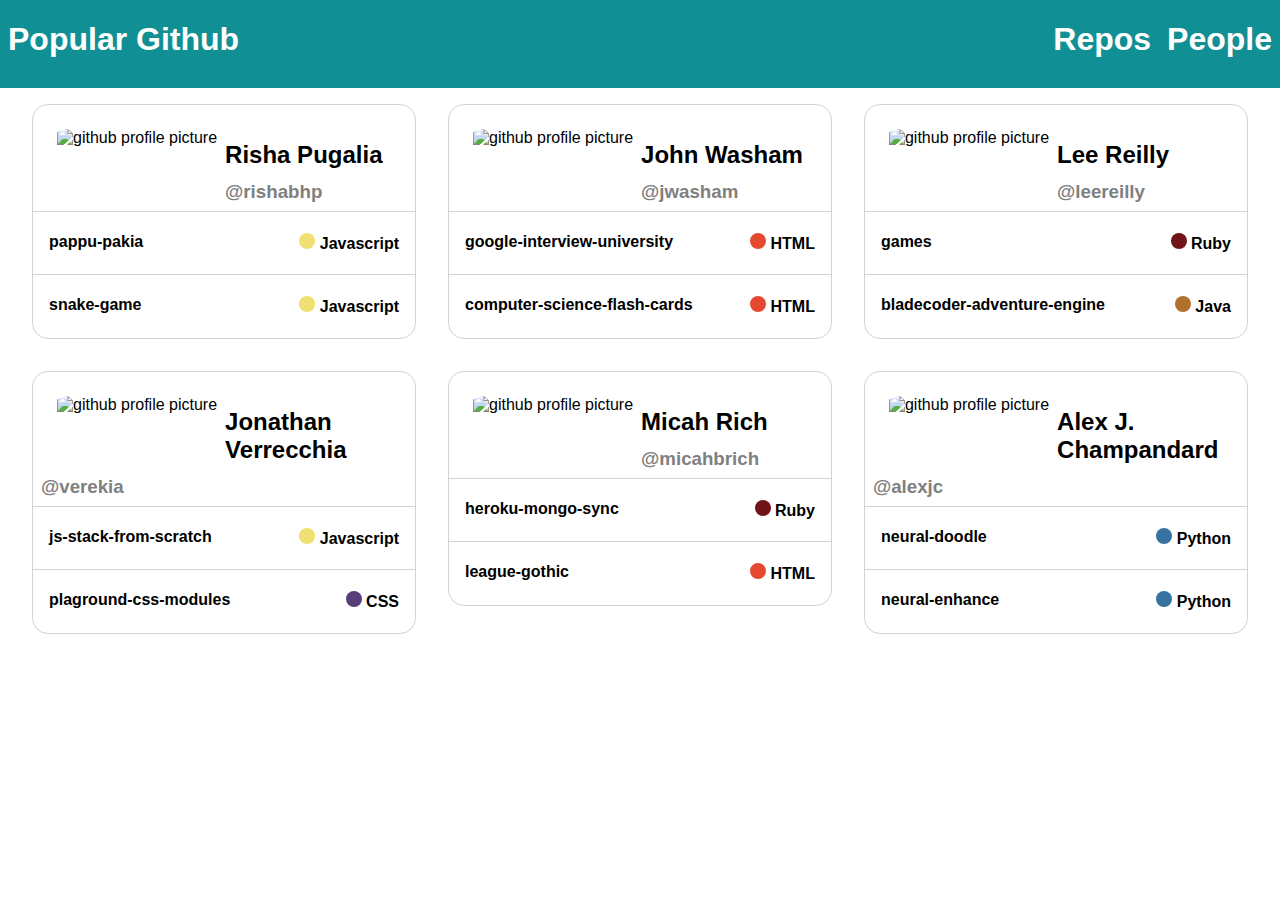
==== commit 77d7229d: "finish all edits to assignment" ====
--- a/index.html
+++ b/index.html
@@ -27,19 +27,19 @@
       <div class="code_repositories">
         <div class="codeone">
           <h4 class="code_repo">
-            <span class="coderepoleft">HTML</span>
+            <span class="coderepoleft">pappu-pakia</span>
             <span class="codereporight">
-              <span class="dot-javascript"></span>
+              <span class="dot dot-javascript"></span>
               Javascript
             </span>
           </h4>
         </div>
         <div class="codetwo">
           <h4 class="code_repo">
-            <span class="coderepoleft">Java</span>
+            <span class="coderepoleft">snake-game</span>
             <span class="codereporight">
-              <span class="dot"></span>
-              Node
+              <span class="dot dot-javascript"></span>
+              Javascript
             </span>
           </h4>
         </div>
@@ -55,19 +55,19 @@
       <div class="code_repositories">
         <div class="codeone">
           <h4 class="code_repo">
-            <span class="coderepoleft">Python</span>
+            <span class="coderepoleft">google-interview-university</span>
             <span class="codereporight">
-              <span class="dot"></span>
-              Ruby
+              <span class="dot dot-html"></span>
+              HTML
             </span>
           </h4>
         </div>
         <div class="codetwo">
           <h4 class="code_repo">
-            <span class="coderepoleft">Node</span>
+            <span class="coderepoleft">computer-science-flash-cards</span>
             <span class="codereporight">
-              <span class="dot-javascript"></span>
-              Javascript
+              <span class="dot dot-html"></span>
+              HTML
             </span>
           </h4>
         </div>
@@ -83,19 +83,19 @@
       <div class="code_repositories">
         <div class="codeone">
           <h4 class="code_repo">
-            <span class="coderepoleft">Rails</span>
+            <span class="coderepoleft">games</span>
             <span class="codereporight">
-              <span class="dot-ruby"></span>
+              <span class="dot dot-ruby"></span>
               Ruby
             </span>
           </h4>
         </div>
         <div class="codetwo">
           <h4 class="code_repo">
-            <span class="coderepoleft">Java</span>
+            <span class="coderepoleft">bladecoder-adventure-engine</span>
             <span class="codereporight">
-              <span class="dot"></span>
-              Node
+              <span class="dot dot-java"></span>
+              Java
             </span>
           </h4>
         </div>
@@ -111,19 +111,19 @@
       <div class="code_repositories">
         <div class="codeone">
           <h4 class="code_repo">
-            <span class="coderepoleft">HTML</span>
+            <span class="coderepoleft">js-stack-from-scratch</span>
             <span class="codereporight">
-              <span class="dot-javascript"></span>
+              <span class="dot dot-javascript"></span>
               Javascript
             </span>
           </h4>
         </div>
         <div class="codetwo">
           <h4 class="code_repo">
-            <span class="coderepoleft">HTML</span>
+            <span class="coderepoleft">plaground-css-modules</span>
             <span class="codereporight">
-              <span class="dot-javascript"></span>
-              Javascript
+              <span class="dot dot-css"></span>
+              CSS
             </span>
           </h4>
         </div>
@@ -139,19 +139,19 @@
       <div class="code_repositories">
         <div class="codeone">
           <h4 class="code_repo">
-            <span class="coderepoleft">Rails</span>
+            <span class="coderepoleft">heroku-mongo-sync</span>
             <span class="codereporight">
-              <span class="dot"></span>
+              <span class="dot dot-ruby"></span>
               Ruby
             </span>
           </h4>
         </div>
         <div class="codetwo">
           <h4 class="code_repo">
-            <span class="coderepoleft">Java</span>
+            <span class="coderepoleft">league-gothic</span>
             <span class="codereporight">
-              <span class="dot-css"></span>
-              CSS
+              <span class="dot dot-html"></span>
+              HTML
             </span>
           </h4>
         </div>
@@ -167,18 +167,18 @@
       <div class="code_repositories">
         <div class="codeone">
           <h4 class="code_repo">
-            <span class="coderepoleft">Rails</span>
+            <span class="coderepoleft">neural-doodle</span>
             <span class="codereporight">
-              <span class="dot-python"></span>
+              <span class="dot dot-python"></span>
               Python
             </span>
           </h4>
         </div>
         <div class="codetwo">
           <h4 class="code_repo">
-            <span class="coderepoleft">Java</span>
+            <span class="coderepoleft">neural-enhance</span>
             <span class="codereporight">
-              <span class="dot-python"></span>
+              <span class="dot dot-python"></span>
               Python
             </span>
           </h4>
--- a/style.css
+++ b/style.css
@@ -1,4 +1,4 @@
-body {
+  body {
   margin: 0;
   font-family: sans-serif;
   font-size: 1em;
@@ -34,7 +34,7 @@
 }
 
 .container {
-  max-width: 60rem;
+  max-width: 78rem;
   margin: auto;
   overflow: auto;
 }
@@ -103,13 +103,27 @@
   width: 1em;
   height: 1em;
   border-radius: 50%;
-  &-ruby {
-    background: rgba(112, 20, 25, 1.0);
-    &-javascript {
-      background: rgba(240, 223, 113, 1.0);
-      &-css {
-        background: rgba(87, 62, 120, 1.0);
-      }
-    }
   }
+
+.dot-html {
+  background: rgba(228, 73, 48, 1.0);
+  }
+
+.dot-java {
+  background: rgba(176, 113, 46, 1.0);
 }
+
+.dot-ruby {
+  background: rgba(112, 20, 25, 1.0);
+}
+
+.dot-javascript {
+  background: rgba(240, 223, 113, 1.0);
+}
+
+.dot-css {
+  background: rgba(87, 62, 120, 1.0);
+}
+.dot-python {
+  background: rgba(54, 115, 161, 1.0);
+}
